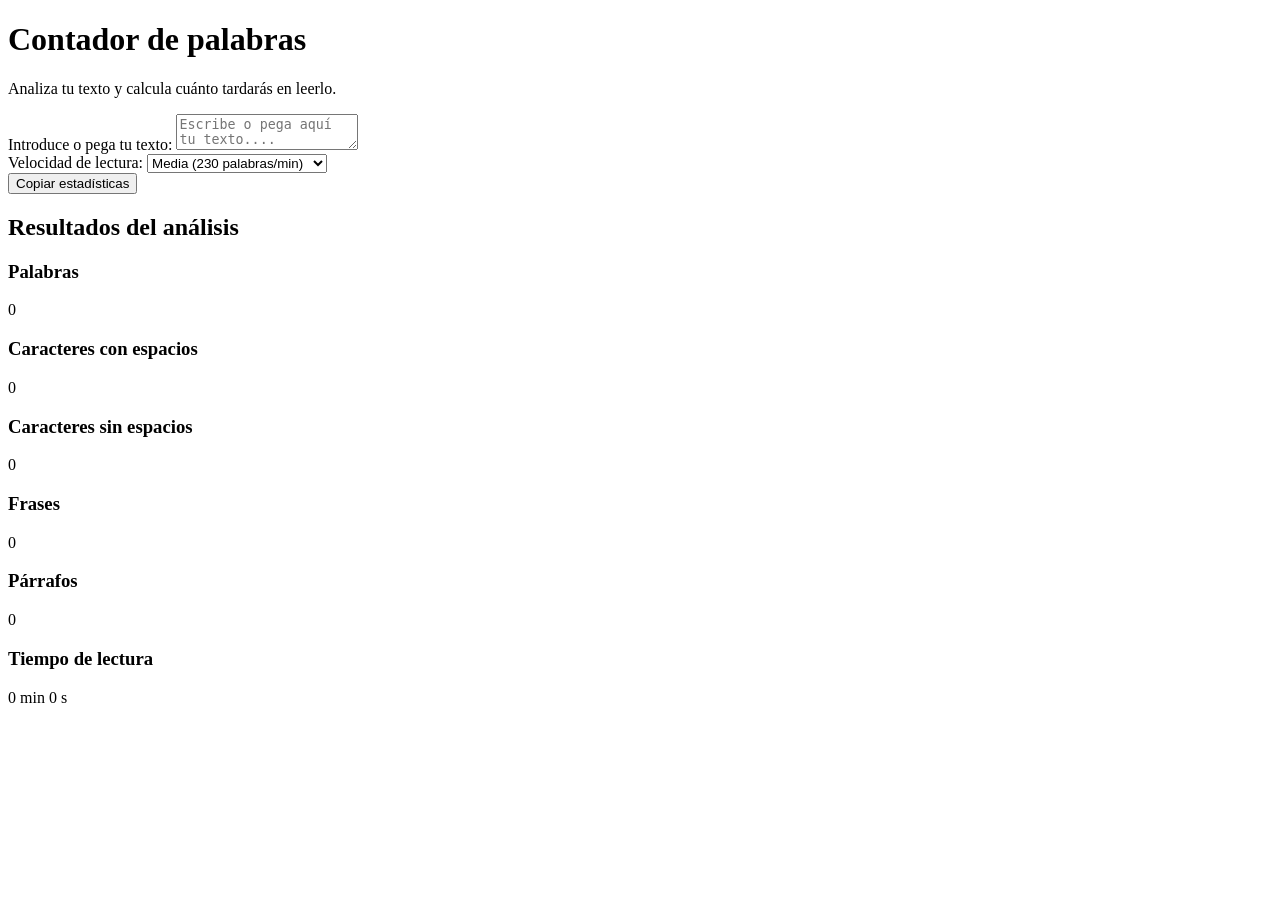
==== index.html @ 36f607d9 "Realizado html. y la estructura inicial de carpetas." ====
<!DOCTYPE html>
<html lang="es">
<head>
    <meta charset="UTF-8">
    <meta name="viewport" content="width=device-width, initial-scale=1.0">
    <meta name="description" content="Herramienta gratuita para contar palabras, caracteres y calcular el tiempo">
    <title>Contador de palabras y tiempo de lectura</title>
</head>
<body>
    <main>
        <h1>Contador de palabras</h1>
        <p class="intro">
            Analiza tu texto y calcula cuánto tardarás en leerlo.
        </p>
        <label for="texto">Introduce o pega tu texto:</label>
        <textarea id="texto" placeholder="Escribe o pega aquí tu texto...."></textarea>
        <section class="controls" aria-label="Configuración">
            <div>
                <label for="velocidad">Velocidad de lectura:</label>
                <select id="velocidad">
                    <option value="180">Lenta (180 palabras/min)</option>
                    <option value="230" selected>Media (230 palabras/min)</option>
                    <option value="280">Rápida (280 palabras/min)</option>
                </select>
            </div>
            <button id="copiar" type="button">Copiar estadísticas</button>
        </section>
        <section aria-labelledby="resultados-titulo">
            <h2 id="resultados-titulo">Resultados del análisis</h2>
            <div class="results" aria-live="polite" aria-atomic="true">
                <article class="metric">
                    <h3>Palabras</h3>
                    <p id="palabras">0</p>
                </article>
                <article class="metric">
                    <h3>Caracteres con espacios</h3>
                    <p id="conEspacios">0</p>
                </article>
                <article class="metric">
                    <h3>Caracteres sin espacios</h3>
                    <p id="sinEspacios">0</p>
                </article>
                <article class="metric">
                    <h3>Frases</h3>
                    <p id="frases">0</p>
                </article>
                <article class="metric">
                    <h3>Párrafos</h3>
                    <p id="parrafos">0</p>
                </article>
                <article class="metric">
                    <h3>Tiempo de lectura</h3>
                    <p id="tiempo">0 min 0 s</p>
                </article>
            </div>
        </section>
        <p class="status" id="estado" role="status"></p>
    </main>
    
</body>
</html>
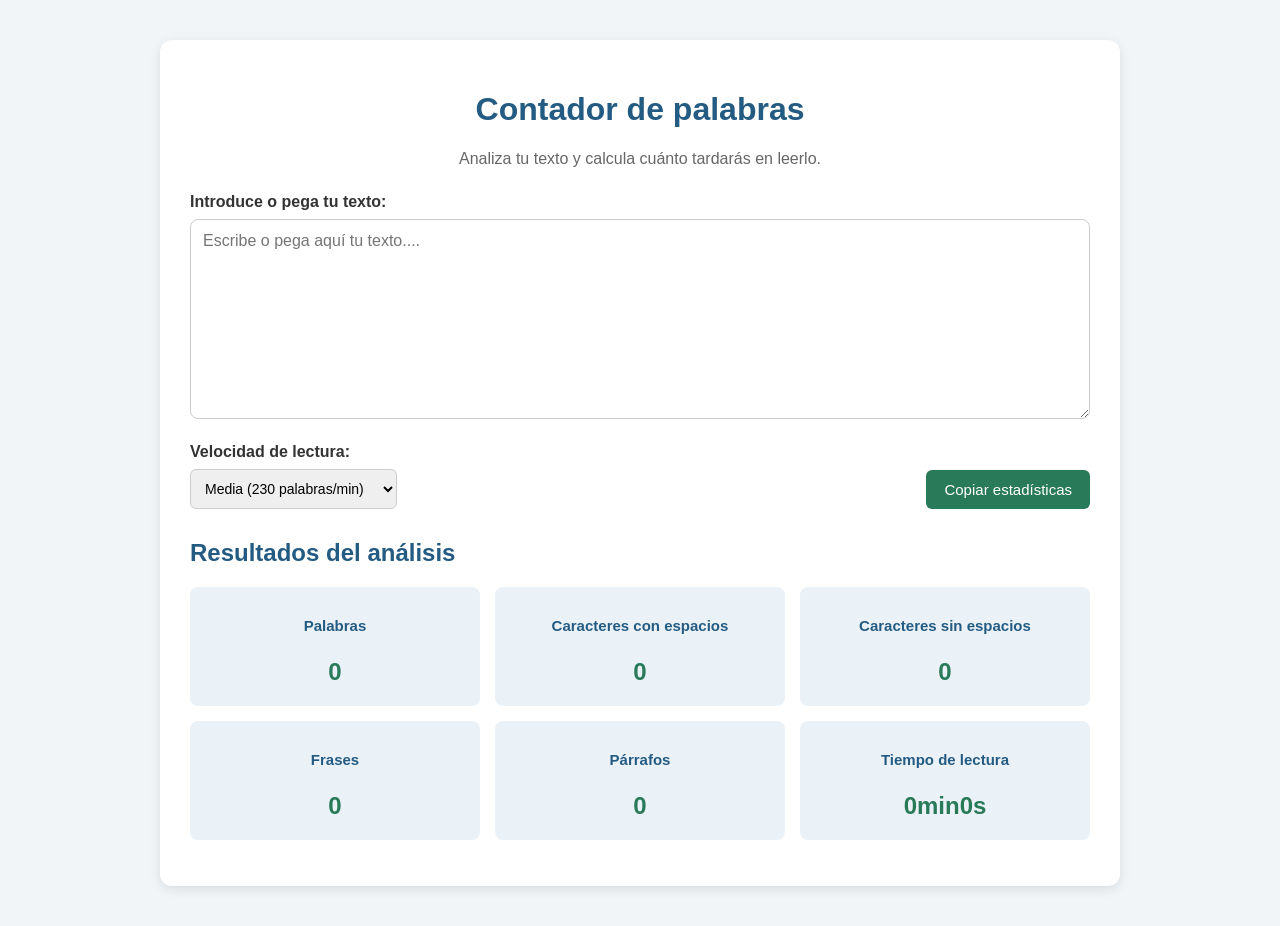
==== commit bfa403b1: "He modificado el html añadiendo los enlaces a las carpetas que contienen los estilos CSS y las funci" ====
--- a/index.html
+++ b/index.html
@@ -5,6 +5,8 @@
     <meta name="viewport" content="width=device-width, initial-scale=1.0">
     <meta name="description" content="Herramienta gratuita para contar palabras, caracteres y calcular el tiempo">
     <title>Contador de palabras y tiempo de lectura</title>
+    <link rel="stylesheet" href="css/base.css">
+   
 </head>
 <body>
     <main>
@@ -56,6 +58,6 @@
         </section>
         <p class="status" id="estado" role="status"></p>
     </main>
-    
+   <script src="js/utilidades.js"></script>
 </body>
 </html>
--- a/css/base.css
+++ b/css/base.css
@@ -0,0 +1,126 @@
+/* Estilos generales */
+body {
+    font-family: Arial, Helvetica, sans-serif;
+    background-color: #f2f5f8;
+    margin: 0;
+    padding: 20px;
+    color: #333;
+}
+main{
+    max-width: 900px;
+    margin: 20px auto;
+    background-color: white;
+    padding: 30px;
+    border-radius: 12px;
+    box-shadow: 0 3px 12px rgba(0, 0, 0, 0.1);
+}
+
+/* Título */
+h1 {
+    text-align: center;
+    color: #245b83;
+}
+
+.intro {
+    text-align: center;
+    color: #666;
+    margin-bottom: 25px;
+}
+
+/* Área de texto */
+label {
+    display: block;
+    font-weight: bold;
+    margin-bottom: 8px;
+}
+
+textarea {
+    width: 100%;
+    height: 200px;
+    padding: 12px;
+    box-sizing: border-box;
+    border: 1px solid #ccc;
+    border-radius: 8px;
+    font-family: Arial, Helvetica, sans-serif;
+    font-size: 16px;
+    resize: vertical;
+}
+
+/* Controles */
+.controls {
+    display: flex;
+    justify-content: space-between;
+    align-items: end;
+    gap: 15px;
+    margin: 20px 0;
+}
+select {
+    padding: 10px;
+    border: 1px solid #ccc;
+    border-radius: 6px;
+    font-size: 14px;
+}
+button {
+    padding: 11px 18px;
+    background: #287a58;
+    color: white;
+    border: none;
+    border-radius: 6px;
+    cursor: pointer;
+    font-size: 15px;
+}
+button:hover {
+    background-color: #19583e;
+}
+
+/* Tarjetas de resultados */
+h2 { 
+   color: #245b83;
+   margin-top: 30px;
+}
+.results {
+    display: grid;
+    grid-template-columns: repeat(3, 1fr);
+    gap: 15px;
+}
+.metric {
+    background-color: #eaf2f8;
+    padding: 15px;
+    border-radius: 8px;
+    text-align: center;
+}
+.metric h3 {
+    font-size: 15px;
+    color: #245b83;
+}
+.metric p {
+    font-size: 24px;
+    font-weight: bold;
+    color: #287a58;
+    margin-bottom: 5px;
+}
+
+/* Mensaje de estado */
+.status {
+    color: #287a58;
+    font-weight: bold;
+    margin-top: 15px;
+}
+
+/* Adaptación a móviles */
+@media (max-width: 600px){
+    main {
+        padding: 18px;
+    }
+    .results {
+        grid-template-columns: repeat(2, 1fr);
+    }
+    .controls {
+        flex-direction: column;
+        align-items: stretch;
+    }
+    select, button {
+        width: 100%;
+        box-sizing: border-box;
+    }
+}
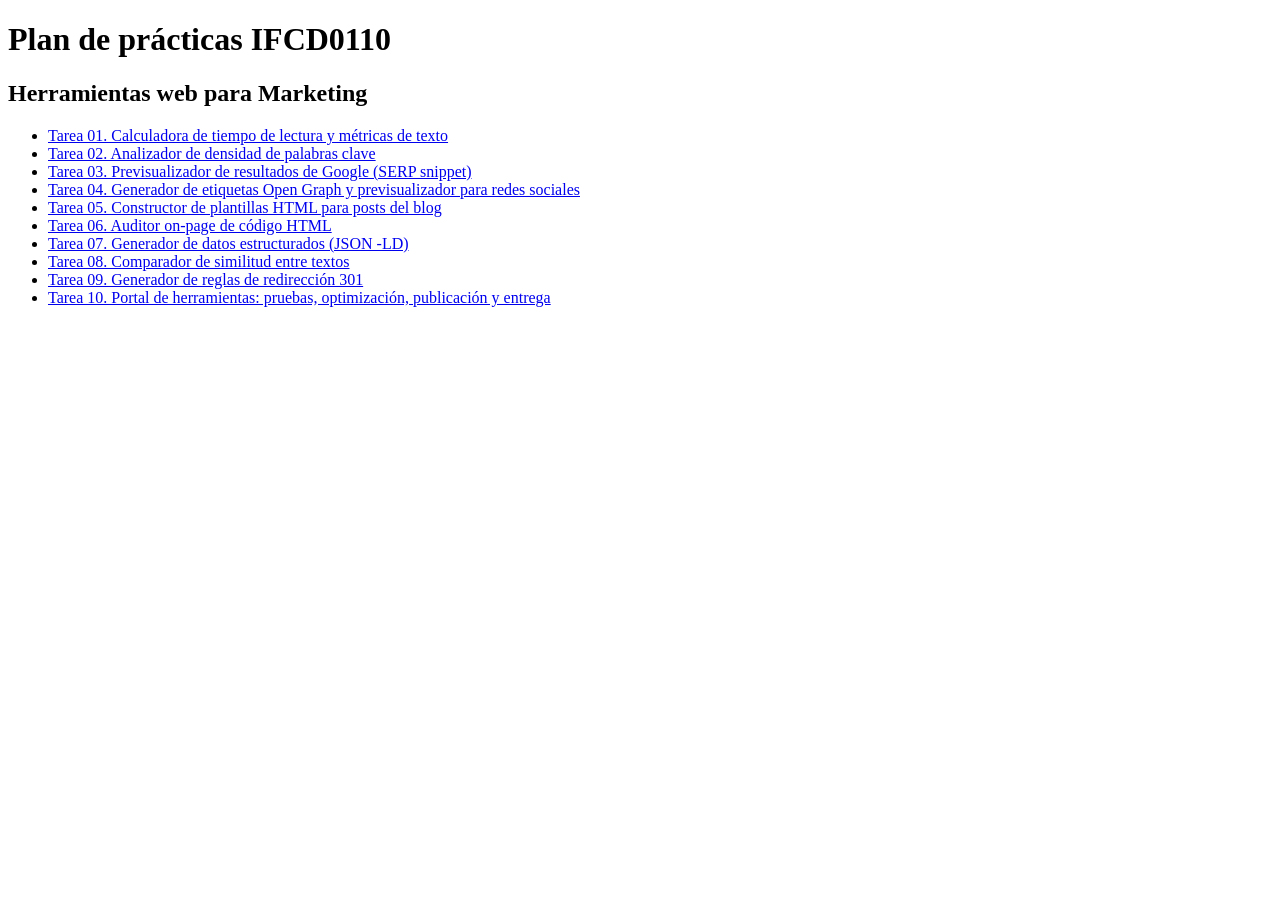
==== commit 17a9c1bc: "Renombradas carpetas y añadido index.html del repositorio" ====
--- a/index.html
+++ b/index.html
@@ -3,61 +3,43 @@
 <head>
     <meta charset="UTF-8">
     <meta name="viewport" content="width=device-width, initial-scale=1.0">
-    <meta name="description" content="Herramienta gratuita para contar palabras, caracteres y calcular el tiempo">
-    <title>Contador de palabras y tiempo de lectura</title>
-    <link rel="stylesheet" href="css/base.css">
-   
+    <title>Plan de prácticas</title>
 </head>
 <body>
-    <main>
-        <h1>Contador de palabras</h1>
-        <p class="intro">
-            Analiza tu texto y calcula cuánto tardarás en leerlo.
-        </p>
-        <label for="texto">Introduce o pega tu texto:</label>
-        <textarea id="texto" placeholder="Escribe o pega aquí tu texto...."></textarea>
-        <section class="controls" aria-label="Configuración">
-            <div>
-                <label for="velocidad">Velocidad de lectura:</label>
-                <select id="velocidad">
-                    <option value="180">Lenta (180 palabras/min)</option>
-                    <option value="230" selected>Media (230 palabras/min)</option>
-                    <option value="280">Rápida (280 palabras/min)</option>
-                </select>
-            </div>
-            <button id="copiar" type="button">Copiar estadísticas</button>
-        </section>
-        <section aria-labelledby="resultados-titulo">
-            <h2 id="resultados-titulo">Resultados del análisis</h2>
-            <div class="results" aria-live="polite" aria-atomic="true">
-                <article class="metric">
-                    <h3>Palabras</h3>
-                    <p id="palabras">0</p>
-                </article>
-                <article class="metric">
-                    <h3>Caracteres con espacios</h3>
-                    <p id="conEspacios">0</p>
-                </article>
-                <article class="metric">
-                    <h3>Caracteres sin espacios</h3>
-                    <p id="sinEspacios">0</p>
-                </article>
-                <article class="metric">
-                    <h3>Frases</h3>
-                    <p id="frases">0</p>
-                </article>
-                <article class="metric">
-                    <h3>Párrafos</h3>
-                    <p id="parrafos">0</p>
-                </article>
-                <article class="metric">
-                    <h3>Tiempo de lectura</h3>
-                    <p id="tiempo">0 min 0 s</p>
-                </article>
-            </div>
-        </section>
-        <p class="status" id="estado" role="status"></p>
-    </main>
-   <script src="js/utilidades.js"></script>
+    <h1>Plan de prácticas IFCD0110</h1>
+    <h2>Herramientas web para Marketing</h2>
+      <ul>
+        <li><a href="herramientas/01. Tiempo-lectura">
+            Tarea 01. Calculadora de tiempo de lectura y métricas de texto
+        </a></li>
+        <li><a href="herramientas/02. Analizador SEO/">
+            Tarea 02. Analizador de densidad de palabras clave
+        </a></li>
+        <li><a href="herramientas/03. Previsualizador/">
+            Tarea 03. Previsualizador de resultados de Google (SERP snippet)
+        </a></li>
+        <li><a href="herramientas/04. Generador etiquetas/">
+            Tarea 04. Generador de etiquetas Open Graph y previsualizador para redes sociales
+        </a></li>
+        <li><a href="herramientas/05. Constructor de plantillas/">
+            Tarea 05. Constructor de plantillas HTML para posts del blog
+        </a></li>
+        <li><a href="herramientas/06. Auditor on-page/">
+            Tarea 06. Auditor on-page de código HTML
+        </a></li>
+        <li><a href="herramientas/07. Generador (JSON-LD)/">
+            Tarea 07. Generador de datos estructurados (JSON -LD)
+        </a></li>
+        <li><a href="herramientas/08. Comparador textos/">
+            Tarea 08. Comparador de similitud entre textos
+        </a></li>
+        <li><a href="herramientas/09. Generador de reglas/">
+            Tarea 09. Generador de reglas de redirección 301
+        </a></li>
+        <li><a href="herramientas/10. Portal de herramientas/">
+            Tarea 10. Portal de herramientas: pruebas, optimización, publicación y entrega
+        </a></li>
+      </ul>
+    
 </body>
 </html>
